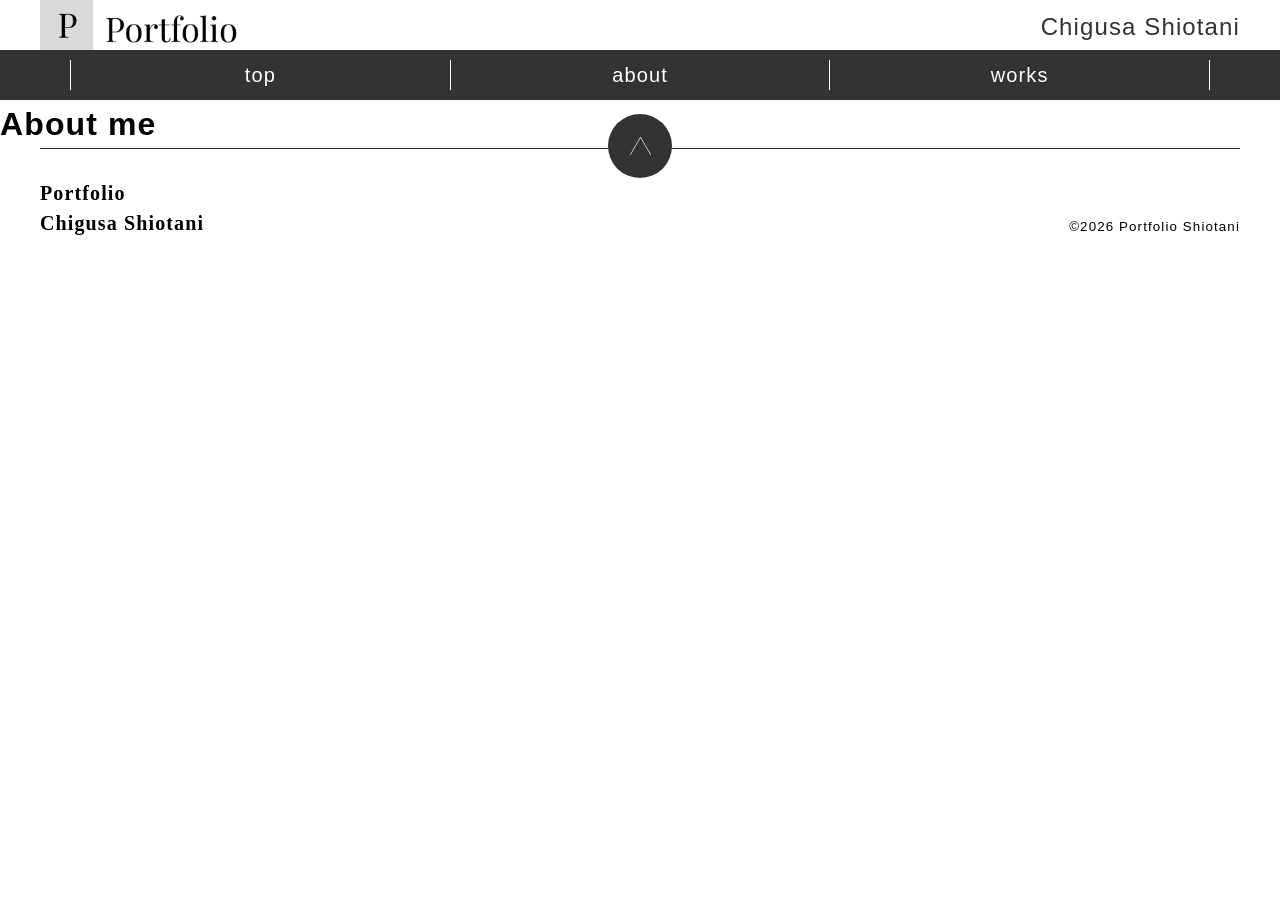
==== about.html @ f2dfeff6 "Initial commit" ====
<!doctype html>
<html lang="ja">
  <head>
    <meta charset="UTF-8" />
    <meta name="viewport" content="width=device-width, initial-scale=1.0" />
    <link rel="stylesheet" href="css/common.css" />
    <link rel="stylesheet" href="css/about.css" />
    <meta name="robots" content="noindex, nofollow" />
    <title>Portfolio | About me</title>
  </head>
  <body>
    <div id="header"></div>

    <main id="top">
      <div class="main-visual">
        <h1>About me</h1>
      </div>
      <div class="wrap"></div>
    </main>

    <div id="footer"></div>

    <script src="script.js"></script>
  </body>
</html>
---- css/common.css ----
@charset "utf-8";

html {
  scroll-behavior: smooth;
}
/* reset *****************************************/

* {
  margin: 0;
  padding: 0;
  box-sizing: border-box;
}

img {
  width: 100%;
  vertical-align: bottom;
}

li {
  list-style: none;
}

a {
  text-decoration: none;
  color: #333;
}
nav a {
  color: #fff;
}

/* End of reset *****************************************/
/* common *****************************************/

body {
  font-family: "Noto Sans JP", "MS PMincho", "ＭＳ Ｐ明朝", sans-serif;
  line-height: 1.5;
  letter-spacing: 0.07em;
}

.wrap {
  width: 1000px;
  margin: 0 auto;
}
/* header *****************************************/

header {
  position: fixed;
  top: 0;
  z-index: 9999;
  background-color: #fff;
  width: 100%;
  .inner {
    width: 1200px;
    height: 50px;
    margin: 0 auto;
    display: flex;
    justify-content: space-between;
    align-items: flex-end;
    .logo {
      width: 205px;
    }
    p {
      font-size: 24px;
      padding-bottom: 5px;
    }
  }
}
/* nav *****************************************/
nav {
  background-color: #333;
  font-weight: 300;
  width: 100%;
  height: 50px;
  display: grid;
  place-items: center;
  ul {
    padding: 0 30px;
    width: 1200px;
    height: 24px;
    display: flex;
    justify-content: center;
    align-items: center;
    li {
      font-size: 20px;
      flex: 1;
      text-align: center;
      border-left: 1px solid #fff;
      border-right: 1px solid #fff;

      a {
        display: block;
        width: 100%;
        transition: 0.2s;
      }
    }
    li:first-child {
      margin-right: -1px;
    }
    li:last-child {
      margin-left: -1px;
    }
  }
}

nav a:hover {
  opacity: 0.7;
  font-size: 26px;
  transition: 0.3s;
}

/* footer *****************************************/

footer {
  position: relative;
  .inner {
    border-top: 1px solid #333;
    width: 1200px;
    margin: 0 auto;
    height: 100px;
    padding-bottom: 10px;
    display: flex;
    justify-content: space-between;
    align-items: flex-end;
    .text {
      font-size: 20px;
      font-family: serif;
      font-weight: bold;
    }
  }
}

/* totop */
#top {
  scroll-margin-top: 100px;
}

.totop {
  width: 64px;
  position: absolute;
  bottom: 70px;
  left: 50%;
  transform: translate(-50%, 0);
}

.totop:hover {
  filter: invert(100%);
  transition: filter 0.3s ease;
}

/*  *****************************************/
main {
  margin-top: 100px;
}
/* h2 *****************************************/

h2 {
  margin-bottom: 100px;
  font-weight: 500;
  /* width: fit-content; */
  font-size: 48px;
  text-align: center;
  /* border-bottom: #333 solid 1px; */
  text-decoration: underline;
  text-decoration-color: #333;
  text-decoration-thickness: 2px;
  text-underline-offset: 4px;
  span {
    text-decoration-thickness: 1.5px;
    display: block;
    font-size: 16px;
  }
}

/* tag *****************************************/

.tag-container {
  display: flex;
  flex-wrap: wrap;
  gap: 10px;
  margin: 5px;
  .tag {
    display: inline-block;
    padding: 6px 10px;
    background-color: #4e4e4e;
    color: #fff;
    border-radius: 5px;
    font-size: 12px;
    font-family: serif;
  }
}

/*  *****************************************/
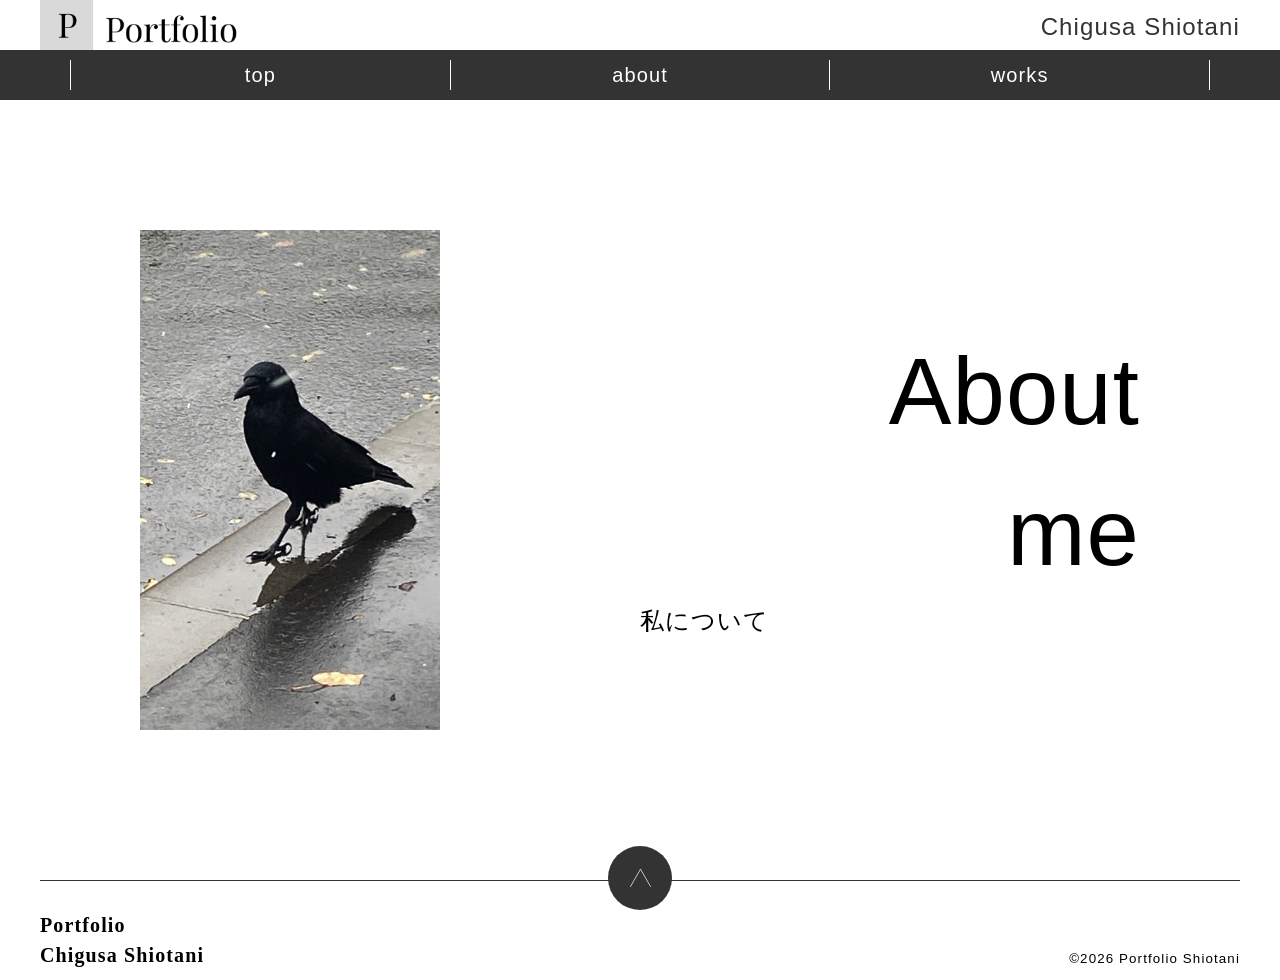
==== commit d411ae97: "更新" ====
--- a/about.html
+++ b/about.html
@@ -12,10 +12,14 @@
     <div id="header"></div>
 
     <main id="top">
-      <div class="main-visual">
-        <h1>About me</h1>
+      <div class="wrap">
+        <div class="main-visual">
+          <div class="h1-img">
+            <img src="img/karas.jpg" alt="濡れた歩道を歩くカラス" />
+          </div>
+          <h1>About <br />me <span>私について</span></h1>
+        </div>
       </div>
-      <div class="wrap"></div>
     </main>
 
     <div id="footer"></div>
--- a/css/about.css
+++ b/css/about.css
@@ -0,0 +1,33 @@
+@charset "utf-8";
+
+.wrap {
+  padding-top: 130px;
+  margin-bottom: 150px;
+}
+
+/* main-visual */
+.main-visual {
+  margin-bottom: 120px;
+  display: flex;
+  justify-content: space-between;
+  align-items: center;
+  .h1-img {
+    height: 500px;
+    width: 300px;
+    img {
+      height: 100%;
+      object-fit: cover;
+    }
+  }
+  h1 {
+    font-weight: 400;
+    text-align: right;
+    font-size: 94px;
+    width: 500px;
+    span {
+      display: block;
+      font-size: 24px;
+      text-align: left;
+    }
+  }
+}
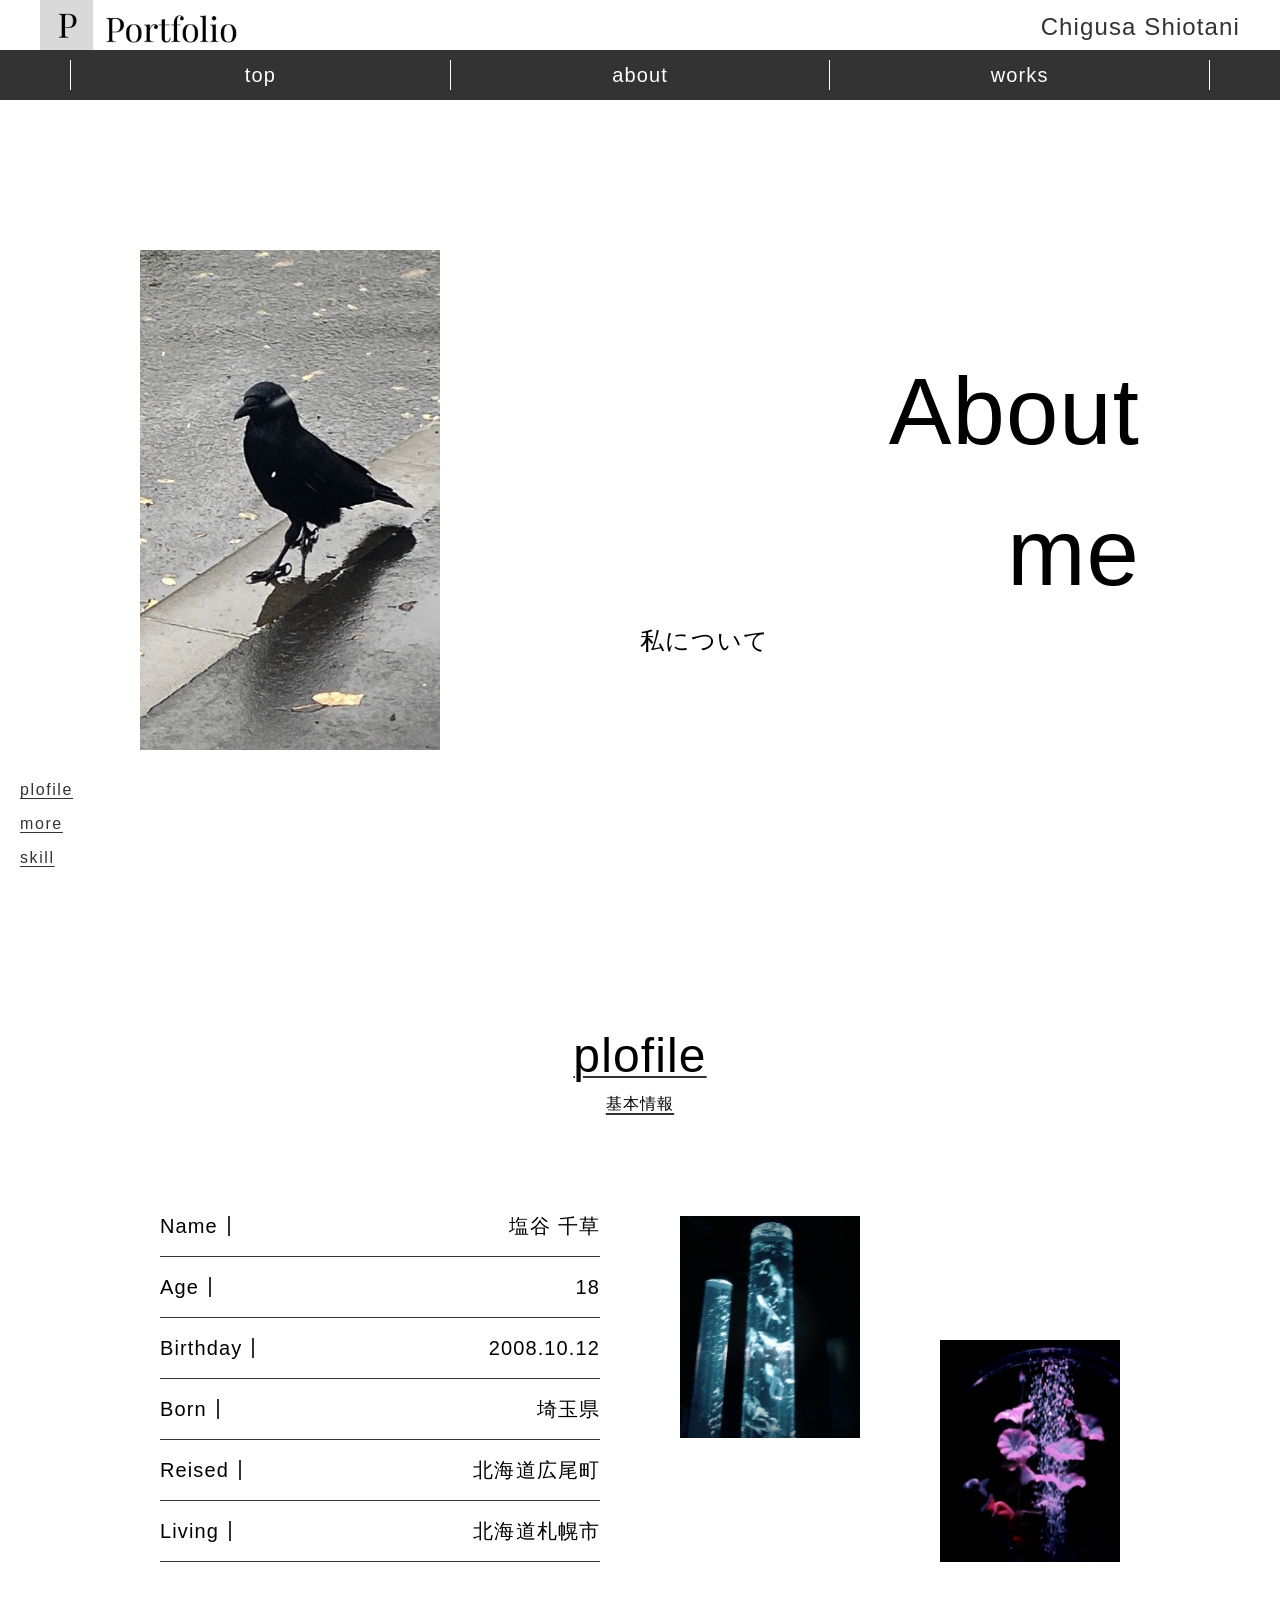
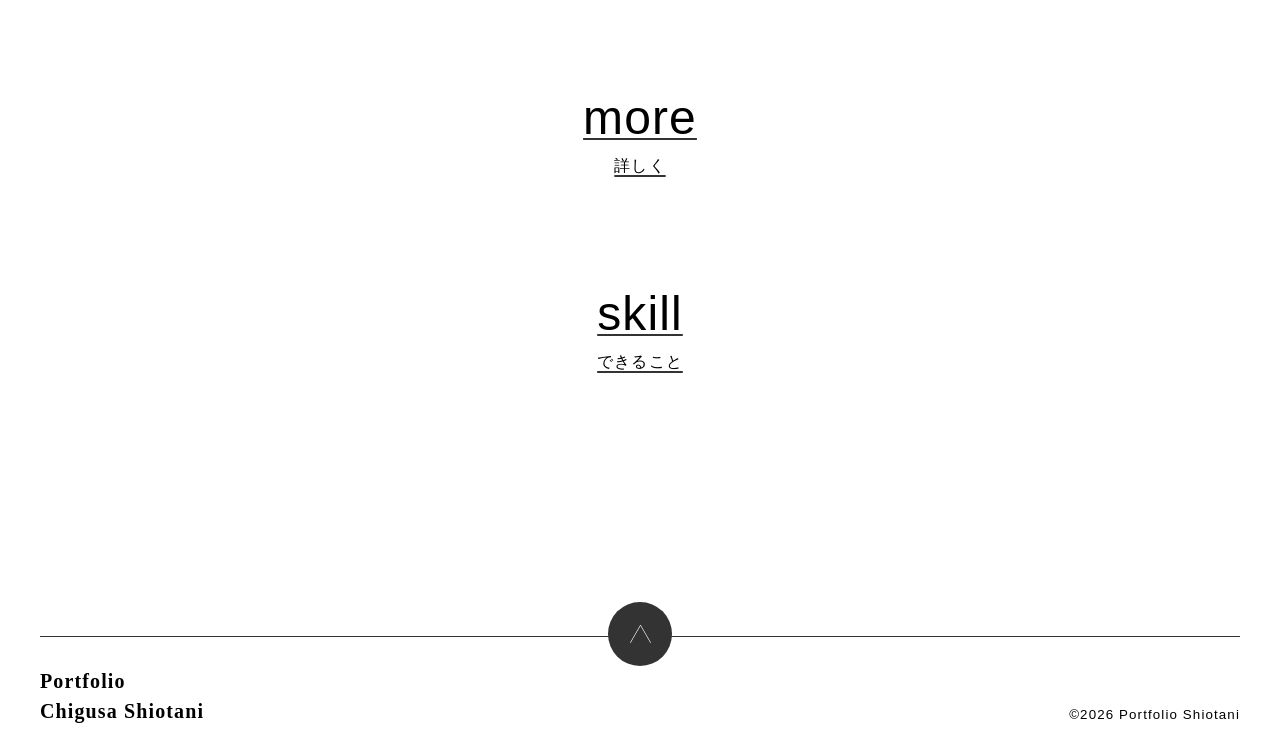
==== commit 75f676a7: "更新" ====
--- a/about.html
+++ b/about.html
@@ -19,7 +19,68 @@
           </div>
           <h1>About <br />me <span>私について</span></h1>
         </div>
+        <div id="plofile">
+          <h2>plofile<span>基本情報</span></h2>
+
+          <div class="plofile-content">
+            <dl class="plofile-text">
+              <div class="dl-list">
+                <dt>Name</dt>
+                <dd>塩谷 千草</dd>
+              </div>
+              <div class="dl-list">
+                <dt>Age</dt>
+                <dd>18</dd>
+              </div>
+              <div class="dl-list">
+                <dt>Birthday</dt>
+                <dd><time datetime="2008-10-12">2008.10.12</time></dd>
+              </div>
+              <div class="dl-list">
+                <dt>Born</dt>
+                <dd>埼玉県</dd>
+              </div>
+              <div class="dl-list">
+                <dt>Reised</dt>
+                <dd>北海道広尾町</dd>
+              </div>
+              <div class="dl-list">
+                <dt>Living</dt>
+                <dd>北海道札幌市</dd>
+              </div>
+            </dl>
+            <div class="plofile-img">
+              <img src="img/blue-aqua.jpg" alt="青い光と円柱水槽と金魚" />
+              <img src="img/purple-flower.jpg" alt="金魚と紫色の花" />
+            </div>
+          </div>
+        </div>
+
+        <div id="more">
+          <h2>more<span>詳しく</span></h2>
+          <div class="more-container">
+            <div class="more-text"></div>
+            <div class="more-img"></div>
+          </div>
+          <div class="more-container-x">
+            <div class="more-text"></div>
+            <div class="more-img"></div>
+          </div>
+          <div class="more-container">
+            <div class="more-text"></div>
+            <div class="more-img"></div>
+          </div>
+        </div>
+
+        <div id="skill">
+          <h2>skill<span>できること</span></h2>
+        </div>
       </div>
+      <ul class="page-link">
+        <li><a href="#plofile">plofile</a></li>
+        <li><a href="#more">more</a></li>
+        <li><a href="#skill">skill</a></li>
+      </ul>
     </main>
 
     <div id="footer"></div>
--- a/css/about.css
+++ b/css/about.css
@@ -1,12 +1,43 @@
 @charset "utf-8";
 
+[id] {
+  scroll-margin-top: 90px;
+}
+
 .wrap {
-  padding-top: 130px;
   margin-bottom: 150px;
+}
+
+/* page-link */
+
+.page-link {
+  padding-left: 20px;
+  margin-bottom: 20px;
+  position: sticky;
+  bottom: 30px;
+  left: 0;
+  li {
+    margin-bottom: 10px;
+  }
+  a {
+    /* display: block; */
+    text-decoration: underline;
+    text-underline-offset: 3px;
+    transition: 0.3s;
+    letter-spacing: 0.1em;
+    &:last-child {
+      margin-bottom: 0;
+    }
+    &:hover {
+      letter-spacing: 0.2em;
+      transition: 0.3s;
+    }
+  }
 }
 
 /* main-visual */
 .main-visual {
+  height: calc(100vh - 100px);
   margin-bottom: 120px;
   display: flex;
   justify-content: space-between;
@@ -31,3 +62,52 @@
     }
   }
 }
+
+/* plofile */
+#plofile {
+  margin-bottom: 120px;
+}
+
+.plofile-content {
+  padding: 0px 20px;
+  display: flex;
+  justify-content: space-between;
+  gap: 60px;
+  div,
+  dl {
+    flex: 1;
+  }
+  dl {
+    font-size: 20px;
+    div {
+      display: flex;
+      justify-content: space-between;
+      line-height: 1;
+      padding-bottom: 20px;
+      margin-bottom: 20px;
+      border-bottom: 1px solid #333;
+      &:last-child {
+        margin-bottom: 0;
+      }
+      dt {
+        border-right: 2px solid #333;
+        padding-right: 10px;
+      }
+    }
+  }
+}
+
+.plofile-img {
+  display: flex;
+  align-items: start;
+  justify-content: space-between;
+  padding-left: 20px;
+  img:last-child {
+    align-self: flex-end;
+  }
+  img {
+    display: block;
+    width: 180px;
+    height: 222px;
+  }
+}
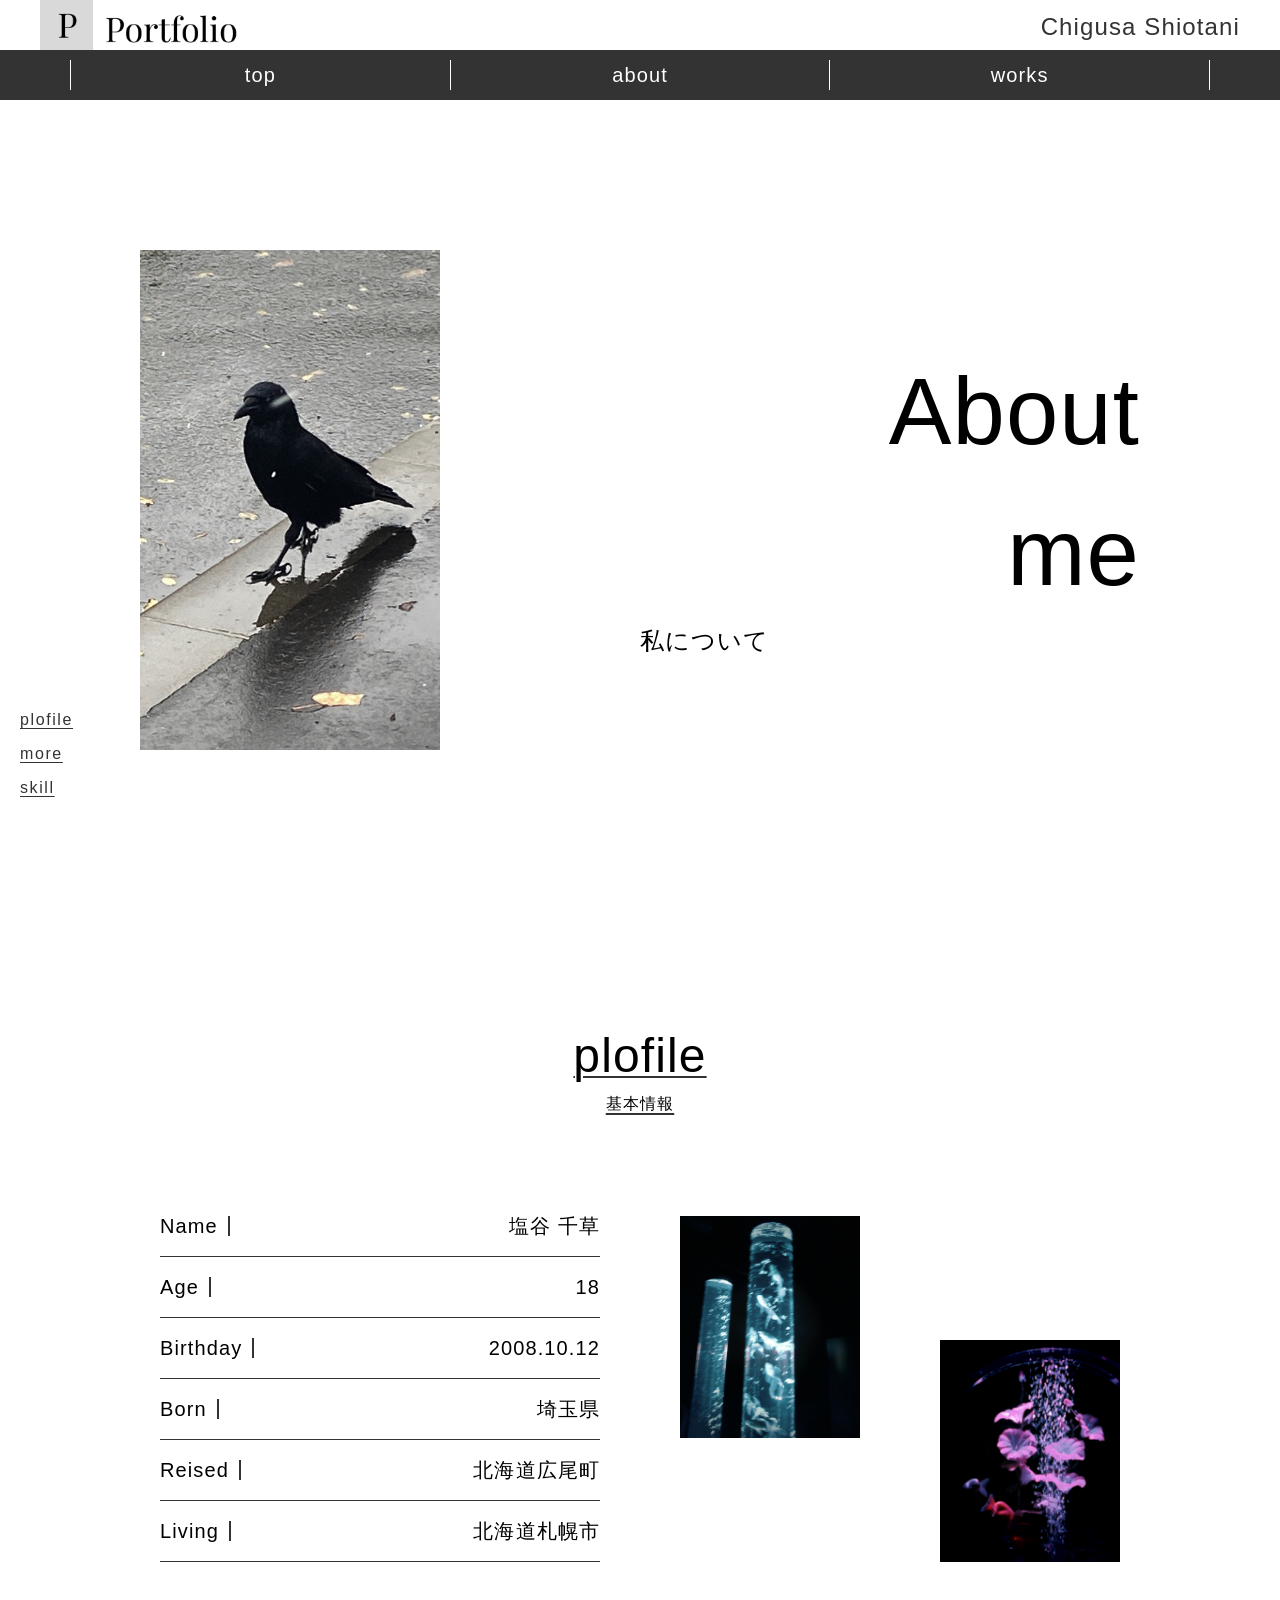
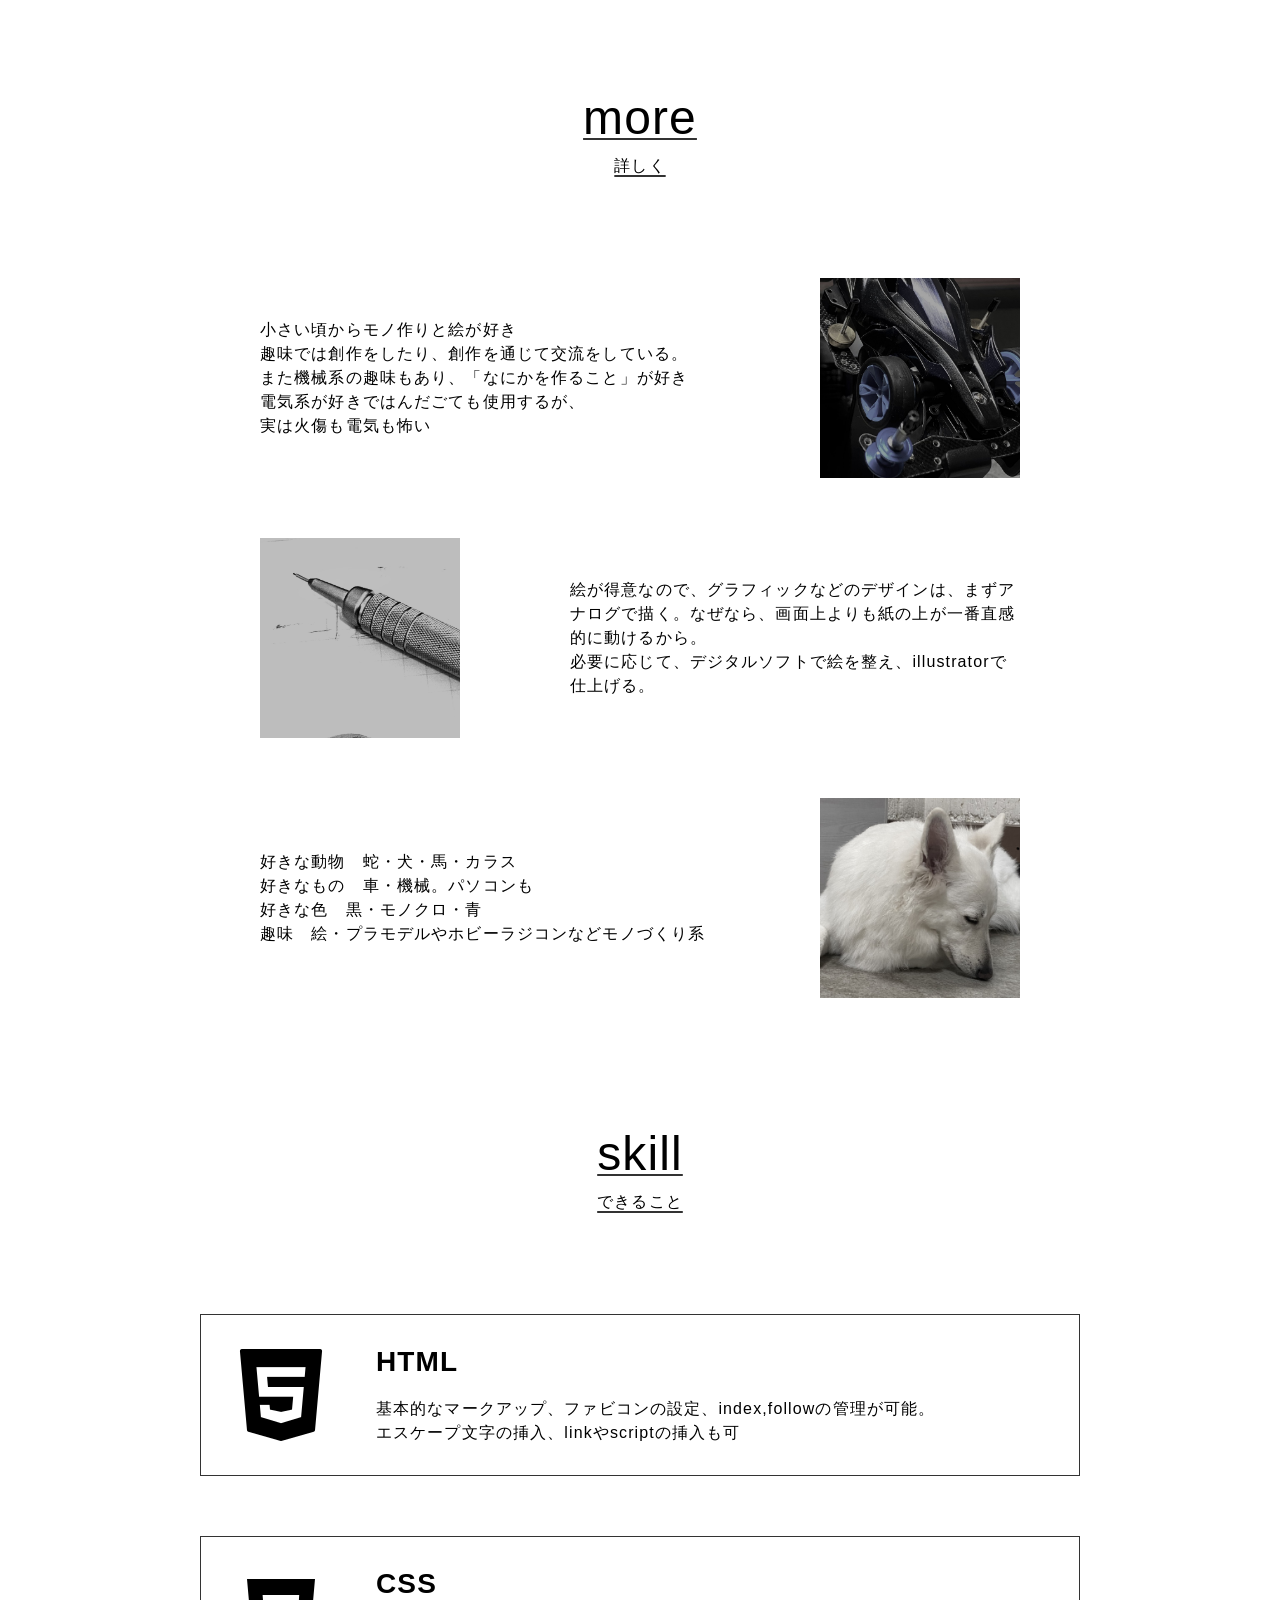
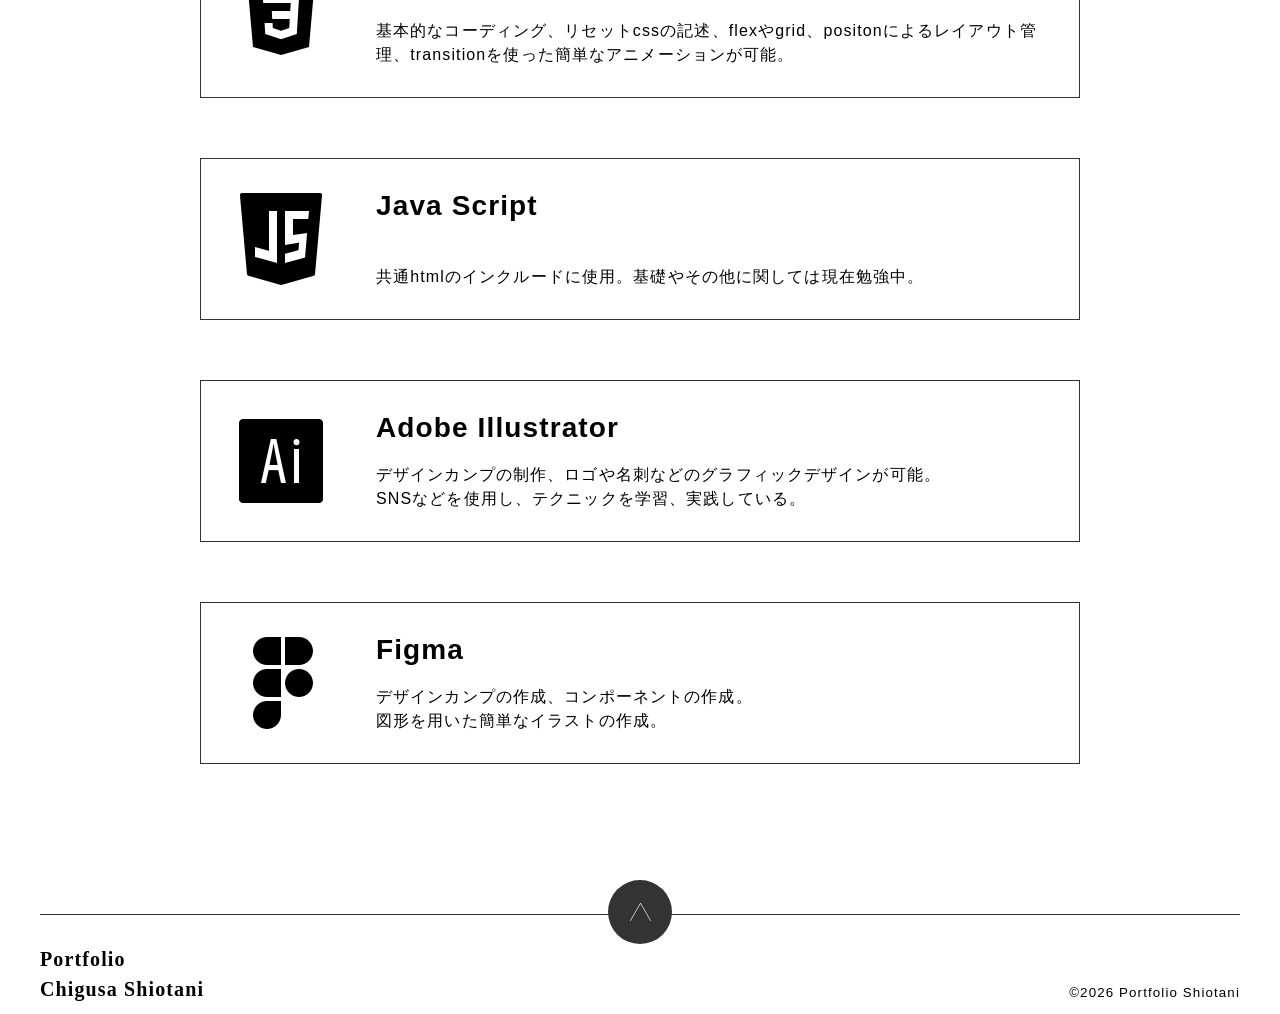
==== commit 918d1a51: "更新" ====
--- a/about.html
+++ b/about.html
@@ -59,21 +59,101 @@
         <div id="more">
           <h2>more<span>詳しく</span></h2>
           <div class="more-container">
-            <div class="more-text"></div>
-            <div class="more-img"></div>
+            <div class="more-text">
+              <p>
+                小さい頃からモノ作りと絵が好き<br />
+                趣味では創作をしたり、創作を通じて交流をしている。<br />
+                また機械系の趣味もあり、「なにかを作ること」が好き<br />
+                電気系が好きではんだごても使用するが、<br />
+                実は火傷も電気も怖い
+              </p>
+            </div>
+            <div class="more-img">
+              <img src="img/mini4wd.jpg" alt="黒いミニ四駆" />
+            </div>
           </div>
           <div class="more-container-x">
-            <div class="more-text"></div>
-            <div class="more-img"></div>
+            <div class="more-text">
+              <p>
+                絵が得意なので、グラフィックなどのデザインは、まずアナログで描く。なぜなら、画面上よりも紙の上が一番直感的に動けるから。<br />
+                必要に応じて、デジタルソフトで絵を整え、illustratorで仕上げる。
+              </p>
+            </div>
+            <div class="more-img">
+              <img src="img/pen.jpg" alt="シャープペンシル" />
+            </div>
           </div>
           <div class="more-container">
-            <div class="more-text"></div>
-            <div class="more-img"></div>
+            <div class="more-text">
+              <p>
+                好きな動物　蛇・犬・馬・カラス<br />
+                好きなもの　車・機械。パソコンも<br />
+                好きな色　黒・モノクロ・青<br />
+                趣味　絵・プラモデルやホビーラジコンなどモノづくり系
+              </p>
+            </div>
+            <div class="more-img">
+              <img src="img/inu.jpg" alt="白いスイスシェパード" />
+            </div>
           </div>
         </div>
 
         <div id="skill">
           <h2>skill<span>できること</span></h2>
+          <ul class="skill-list">
+            <li>
+              <div class="img"><img src="img/html.png" alt="htmlロゴ" /></div>
+              <div class="skill-text">
+                <h3>HTML</h3>
+                <p>
+                  基本的なマークアップ、ファビコンの設定、index,followの管理が可能。<br />
+                  エスケープ文字の挿入、linkやscriptの挿入も可
+                </p>
+              </div>
+            </li>
+            <li>
+              <div class="img"><img src="img/css.png" alt="cssロゴ" /></div>
+              <div class="skill-text">
+                <h3>CSS</h3>
+                <p>
+                  基本的なコーディング、リセットcssの記述、flexやgrid、positonによるレイアウト管理、transitionを使った簡単なアニメーションが可能。
+                </p>
+              </div>
+            </li>
+            <li>
+              <div class="img">
+                <img src="img/js.png" alt="javascriptロゴ" />
+              </div>
+              <div class="skill-text">
+                <h3>Java Script</h3>
+                <p>
+                  共通htmlのインクルードに使用。基礎やその他に関しては現在勉強中。
+                </p>
+              </div>
+            </li>
+            <li>
+              <div class="img">
+                <img src="img/illust.png" alt="illustratorロゴ" />
+              </div>
+              <div class="skill-text">
+                <h3>Adobe Illustrator</h3>
+                <p>
+                  デザインカンプの制作、ロゴや名刺などのグラフィックデザインが可能。<br />
+                  SNSなどを使用し、テクニックを学習、実践している。
+                </p>
+              </div>
+            </li>
+            <li>
+              <div class="img"><img src="img/figma.png" alt="figmaロゴ" /></div>
+              <div class="skill-text">
+                <h3>Figma</h3>
+                <p>
+                  デザインカンプの作成、コンポーネントの作成。<br />
+                  図形を用いた簡単なイラストの作成。
+                </p>
+              </div>
+            </li>
+          </ul>
         </div>
       </div>
       <ul class="page-link">
--- a/css/common.css
+++ b/css/common.css
@@ -190,3 +190,28 @@
 }
 
 /*  *****************************************/
+.works-link {
+  padding-top: 100px;
+  margin-bottom: 60px;
+  font-size: 14px;
+  ul {
+    display: flex;
+    justify-content: center;
+    height: 16px;
+    li {
+      padding: 0 16px;
+      border-right: #333 1px solid;
+      &:last-child {
+        border-right: none;
+      }
+      a {
+        transition: 0.4s;
+
+        &:hover {
+          letter-spacing: 0.2em;
+          transition: 0.4s;
+        }
+      }
+    }
+  }
+}
--- a/css/about.css
+++ b/css/about.css
@@ -13,8 +13,8 @@
 .page-link {
   padding-left: 20px;
   margin-bottom: 20px;
-  position: sticky;
-  bottom: 30px;
+  position: fixed;
+  bottom: 70px;
   left: 0;
   li {
     margin-bottom: 10px;
@@ -111,3 +111,67 @@
     height: 222px;
   }
 }
+
+/* more */
+
+#more {
+  margin-bottom: 120px;
+  padding: 0px 120px;
+
+  div {
+    display: flex;
+    justify-content: space-between;
+    align-items: center;
+    margin-bottom: 60px;
+    &:last-child {
+      margin-bottom: 0;
+    }
+    .more-text {
+      width: 450px;
+      margin: auto 0;
+    }
+    .more-img {
+      width: 200px;
+      height: 200px;
+    }
+  }
+}
+.more-container-x {
+  flex-direction: row-reverse;
+}
+
+/* skill */
+#skill {
+  padding: 0px 60px;
+}
+.skill-list {
+  li {
+    background-color: #fff;
+    width: 100%;
+    /* height: 160px; */
+    padding: 30px;
+    border: 1px solid #333;
+    display: flex;
+    gap: 45px;
+    align-items: center;
+    margin-bottom: 60px;
+    &:last-child {
+      margin-bottom: 0;
+    }
+    .img {
+      width: 100px;
+      height: 100px;
+      flex-shrink: 0;
+    }
+    .skill-text {
+      height: 100px;
+      display: flex;
+      flex-direction: column;
+      justify-content: space-between;
+      h3 {
+        font-size: 28px;
+        line-height: 1.2;
+      }
+    }
+  }
+}
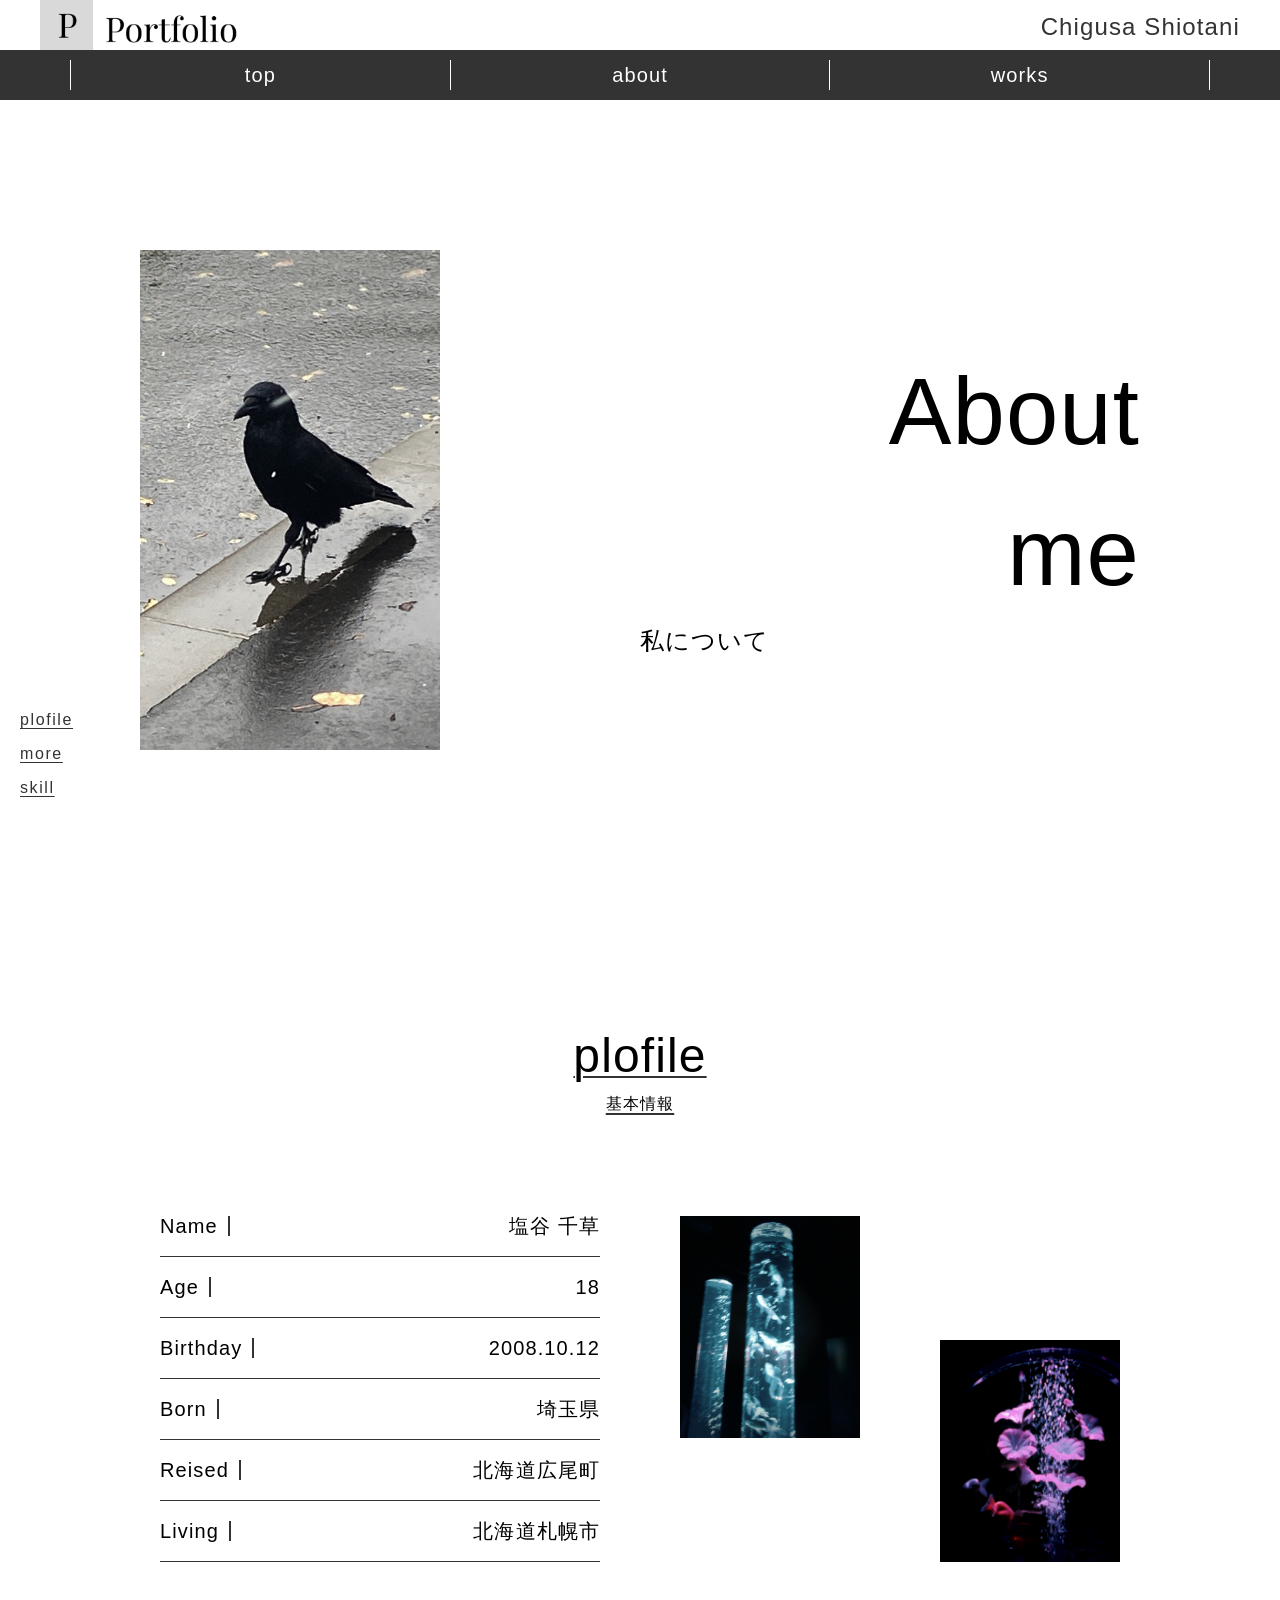
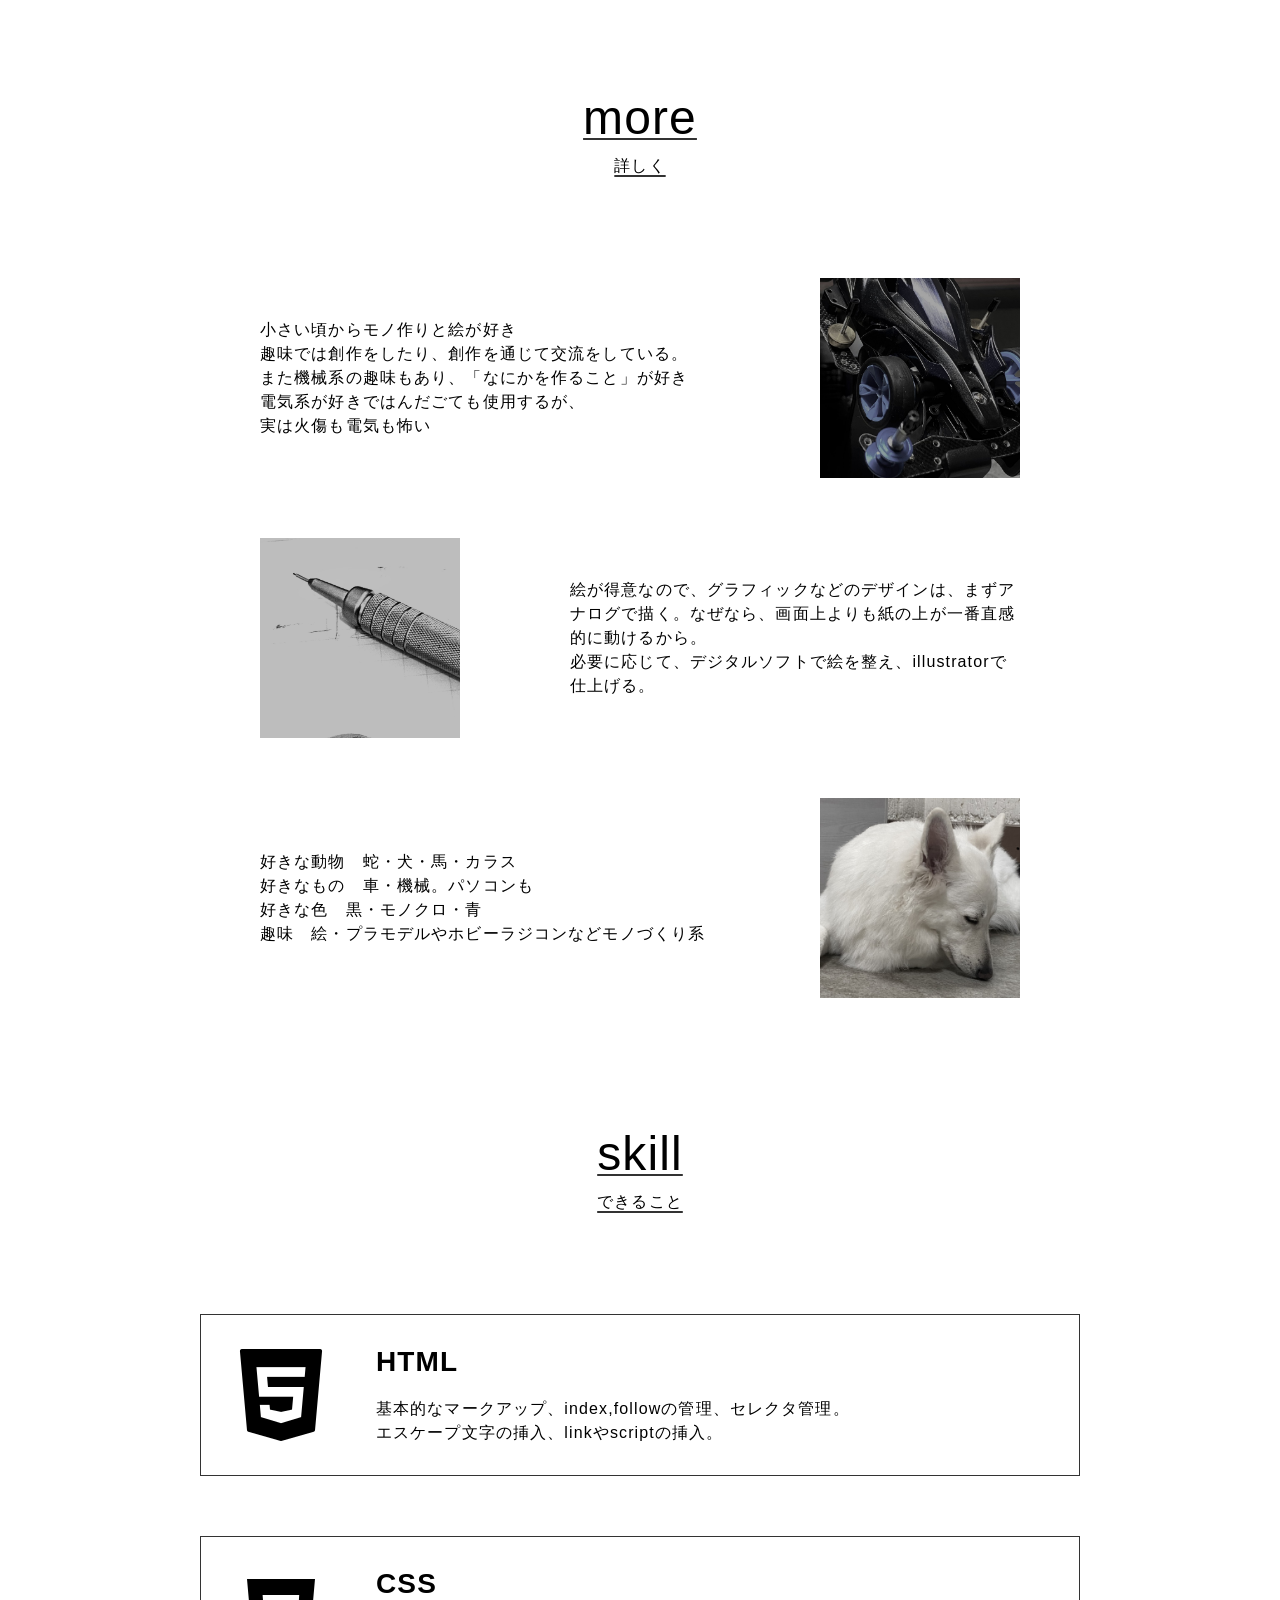
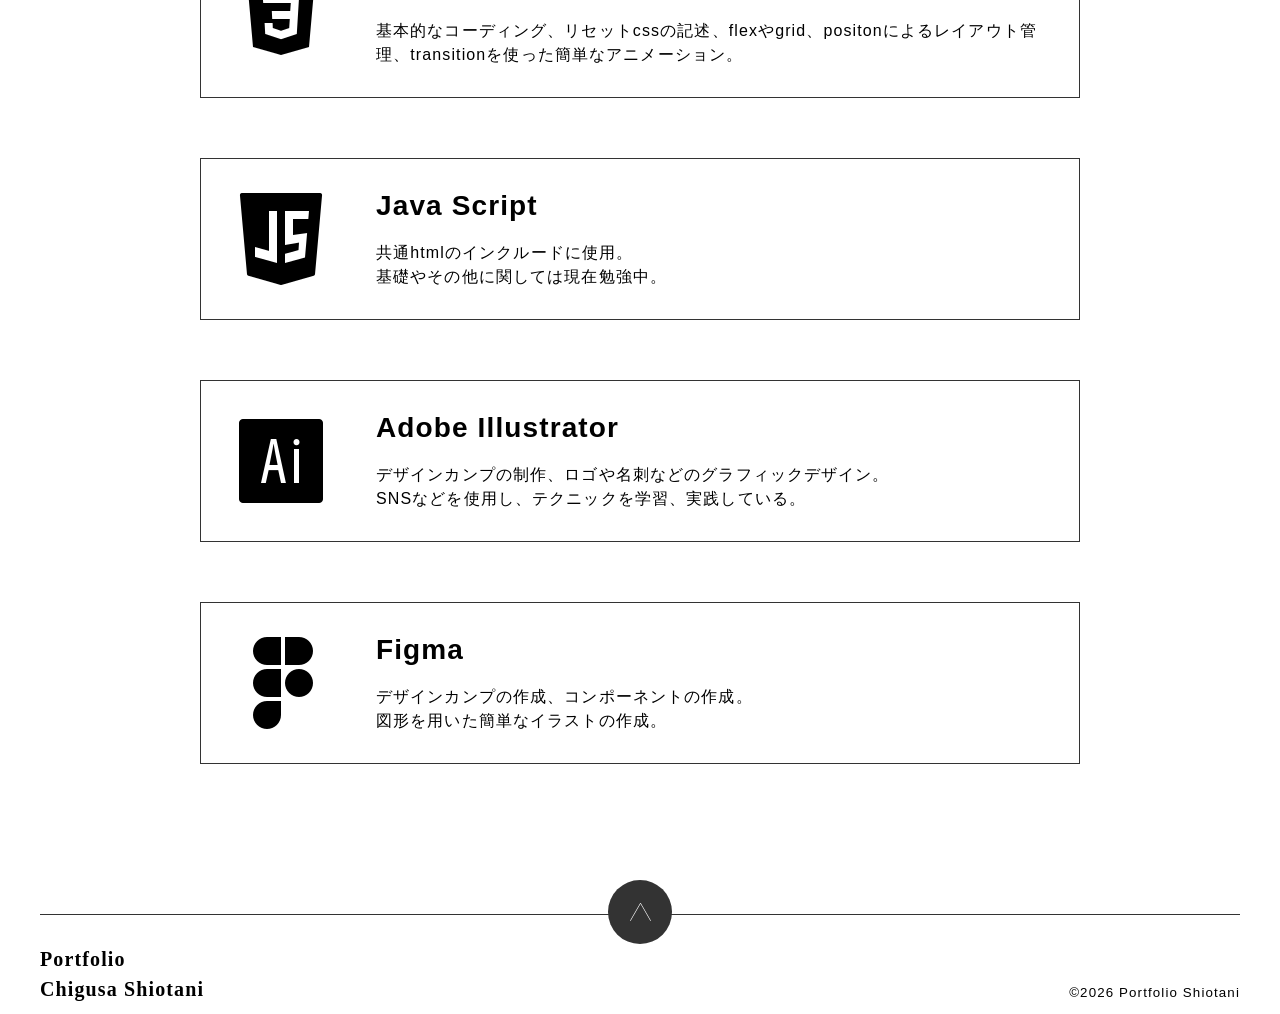
==== commit 65a89003: "更新" ====
--- a/about.html
+++ b/about.html
@@ -6,6 +6,8 @@
     <link rel="stylesheet" href="css/common.css" />
     <link rel="stylesheet" href="css/about.css" />
     <meta name="robots" content="noindex, nofollow" />
+    <link rel="icon" type="image/svg+xml" href="img/logo.svg" />
+
     <title>Portfolio | About me</title>
   </head>
   <body>
@@ -106,8 +108,8 @@
               <div class="skill-text">
                 <h3>HTML</h3>
                 <p>
-                  基本的なマークアップ、ファビコンの設定、index,followの管理が可能。<br />
-                  エスケープ文字の挿入、linkやscriptの挿入も可
+                  基本的なマークアップ、index,followの管理、セレクタ管理。<br />
+                  エスケープ文字の挿入、linkやscriptの挿入。
                 </p>
               </div>
             </li>
@@ -116,7 +118,7 @@
               <div class="skill-text">
                 <h3>CSS</h3>
                 <p>
-                  基本的なコーディング、リセットcssの記述、flexやgrid、positonによるレイアウト管理、transitionを使った簡単なアニメーションが可能。
+                  基本的なコーディング、リセットcssの記述、flexやgrid、positonによるレイアウト管理、transitionを使った簡単なアニメーション。
                 </p>
               </div>
             </li>
@@ -127,7 +129,8 @@
               <div class="skill-text">
                 <h3>Java Script</h3>
                 <p>
-                  共通htmlのインクルードに使用。基礎やその他に関しては現在勉強中。
+                  共通htmlのインクルードに使用。<br />
+                  基礎やその他に関しては現在勉強中。
                 </p>
               </div>
             </li>
@@ -138,7 +141,7 @@
               <div class="skill-text">
                 <h3>Adobe Illustrator</h3>
                 <p>
-                  デザインカンプの制作、ロゴや名刺などのグラフィックデザインが可能。<br />
+                  デザインカンプの制作、ロゴや名刺などのグラフィックデザイン。<br />
                   SNSなどを使用し、テクニックを学習、実践している。
                 </p>
               </div>
--- a/css/common.css
+++ b/css/common.css
@@ -30,6 +30,9 @@
 
 /* End of reset *****************************************/
 /* common *****************************************/
+[id] {
+  scroll-margin-top: 90px;
+}
 
 body {
   font-family: "Noto Sans JP", "MS PMincho", "ＭＳ Ｐ明朝", sans-serif;
@@ -50,7 +53,7 @@
   background-color: #fff;
   width: 100%;
   .inner {
-    width: 1200px;
+    max-width: 1200px;
     height: 50px;
     margin: 0 auto;
     display: flex;
@@ -75,12 +78,14 @@
   place-items: center;
   ul {
     padding: 0 30px;
-    width: 1200px;
+    /* width: 1200px; */
+    width: clamp(400px, 100%, 1200px);
     height: 24px;
     display: flex;
     justify-content: center;
     align-items: center;
     li {
+      width: auto;
       font-size: 20px;
       flex: 1;
       text-align: center;
@@ -105,7 +110,11 @@
 nav a:hover {
   opacity: 0.7;
   font-size: 26px;
-  transition: 0.3s;
+  transition: 0.5s;
+}
+
+*:hover {
+  transition-timing-function: ease-in-out;
 }
 
 /* footer *****************************************/
@@ -114,7 +123,7 @@
   position: relative;
   .inner {
     border-top: 1px solid #333;
-    width: 1200px;
+    max-width: 1200px;
     margin: 0 auto;
     height: 100px;
     padding-bottom: 10px;
@@ -193,7 +202,7 @@
 .works-link {
   padding-top: 100px;
   margin-bottom: 60px;
-  font-size: 14px;
+  font-size: 16px;
   ul {
     display: flex;
     justify-content: center;
@@ -215,3 +224,30 @@
     }
   }
 }
+
+/* page-link */
+
+.page-link {
+  padding-left: 20px;
+  margin-bottom: 20px;
+  position: fixed;
+  bottom: 70px;
+  left: 0;
+  li {
+    margin-bottom: 10px;
+  }
+  a {
+    /* display: block; */
+    text-decoration: underline;
+    text-underline-offset: 3px;
+    transition: 0.3s;
+    letter-spacing: 0.1em;
+    &:last-child {
+      margin-bottom: 0;
+    }
+    &:hover {
+      letter-spacing: 0.2em;
+      transition: 0.3s;
+    }
+  }
+}
--- a/css/about.css
+++ b/css/about.css
@@ -1,38 +1,7 @@
 @charset "utf-8";
-
-[id] {
-  scroll-margin-top: 90px;
-}
 
 .wrap {
   margin-bottom: 150px;
-}
-
-/* page-link */
-
-.page-link {
-  padding-left: 20px;
-  margin-bottom: 20px;
-  position: fixed;
-  bottom: 70px;
-  left: 0;
-  li {
-    margin-bottom: 10px;
-  }
-  a {
-    /* display: block; */
-    text-decoration: underline;
-    text-underline-offset: 3px;
-    transition: 0.3s;
-    letter-spacing: 0.1em;
-    &:last-child {
-      margin-bottom: 0;
-    }
-    &:hover {
-      letter-spacing: 0.2em;
-      transition: 0.3s;
-    }
-  }
 }
 
 /* main-visual */
